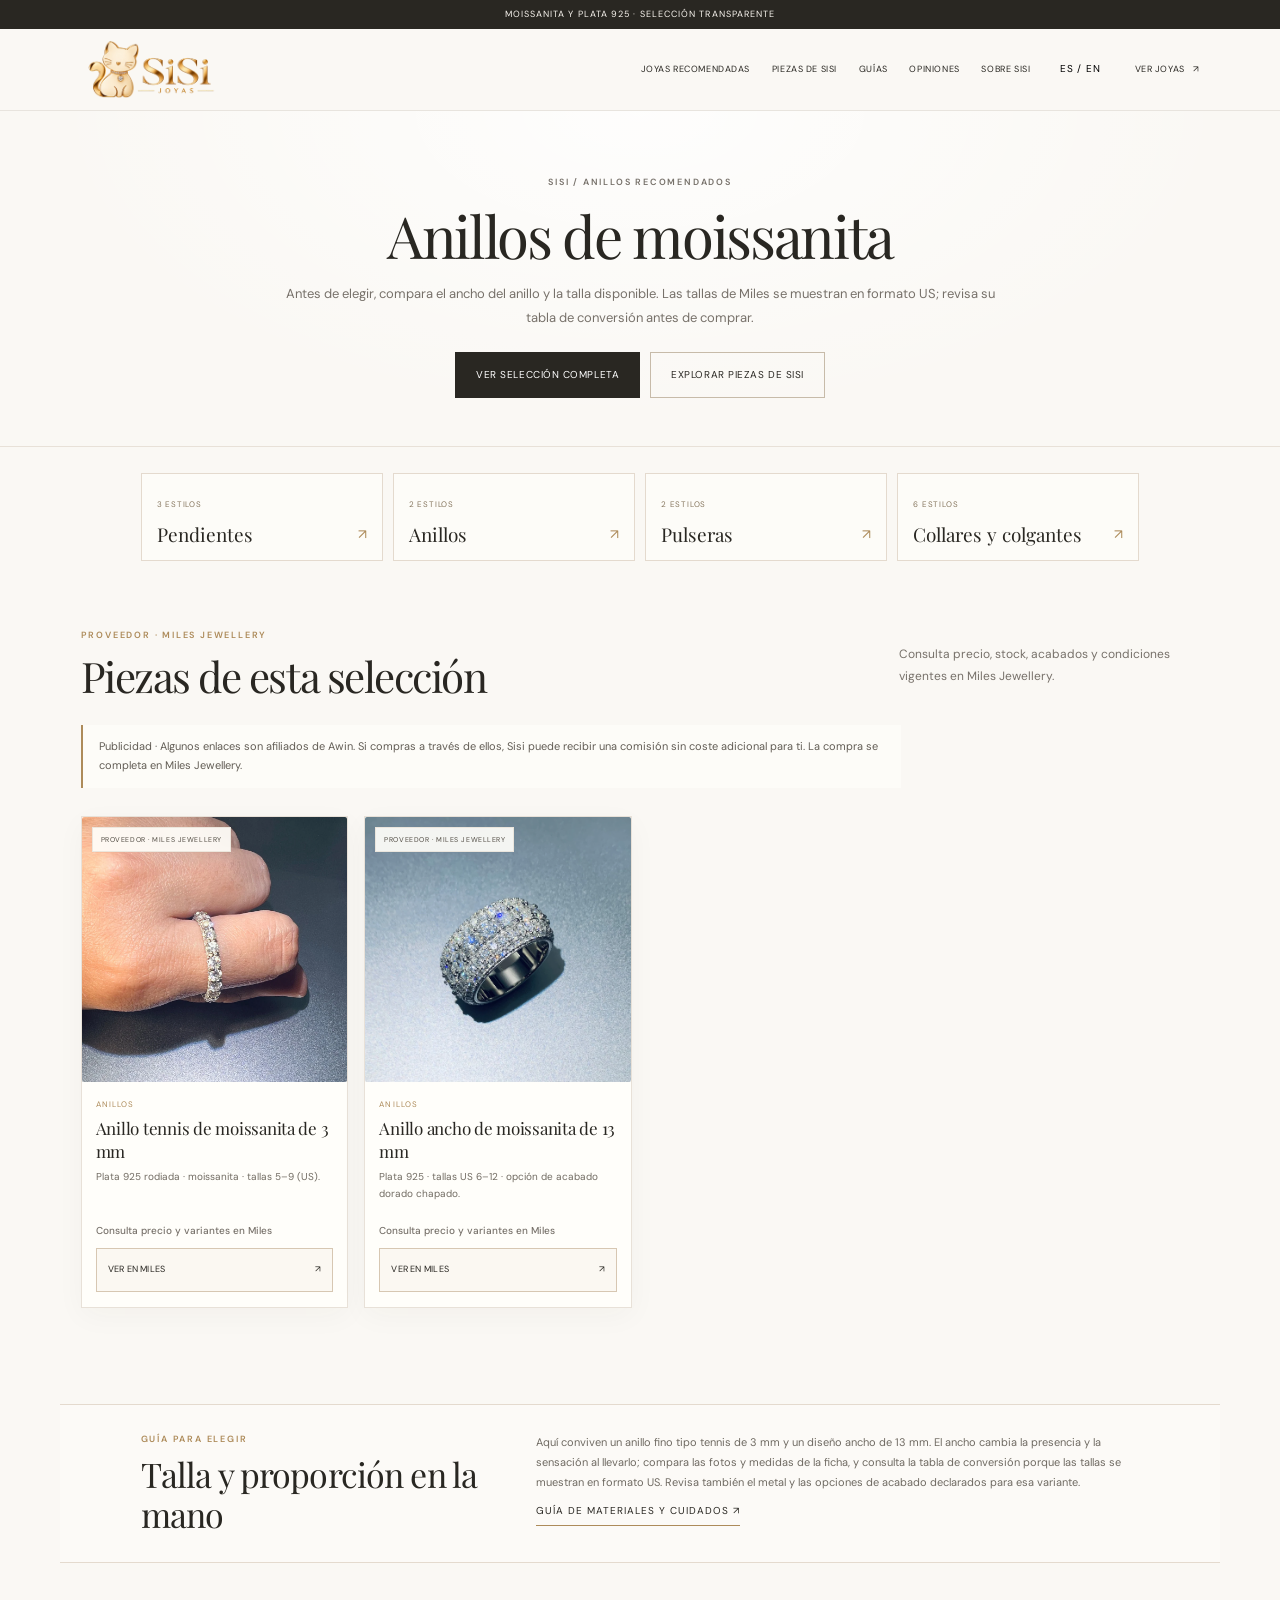
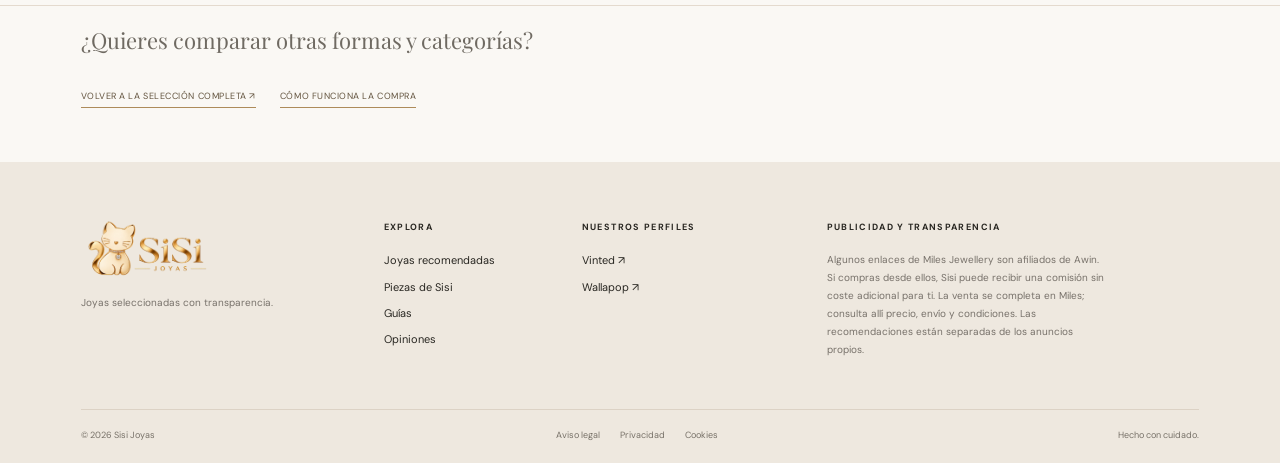
==== anillos-moissanita.html @ 5b8f3065 "Rediseña la experiencia y organiza el catálogo por categorías" ====
<!doctype html>
<html lang="es">
<head>
  <meta charset="utf-8">
  <meta name="viewport" content="width=device-width, initial-scale=1">
  <title>Anillos de moissanita en plata 925 | Sisi Joyas</title>
  <meta name="description" content="Explora anillos de moissanita en plata 925. Compara ancho, talla y acabado, y confirma la tabla de medidas en Miles Jewellery.">
  <meta name="theme-color" content="#faf8f4">
  <meta name="robots" content="index,follow">
  <link rel="canonical" href="https://sisijoyas.store/anillos-moissanita.html">
  <link rel="icon" href="assets/sisi-favicon.png" type="image/png">
  <link rel="preconnect" href="https://fonts.googleapis.com">
  <link rel="preconnect" href="https://fonts.gstatic.com" crossorigin>
  <link rel="stylesheet" href="css/styles.css">
  <link rel="stylesheet" href="css/affiliate-refresh.css?v=20261022-1">
  <link rel="stylesheet" href="css/ux-redesign.css?v=20261022-2">
  <meta property="og:type" content="website">
  <meta property="og:site_name" content="Sisi Joyas">
  <meta property="og:title" content="Anillos de moissanita en plata 925 | Sisi Joyas">
  <meta property="og:description" content="Explora anillos de moissanita en plata 925. Compara ancho, talla y acabado, y confirma la tabla de medidas en Miles Jewellery.">
  <meta property="og:url" content="https://sisijoyas.store/anillos-moissanita.html">
  <meta property="og:image" content="https://sisijoyas.store/assets/products/miles-tennis-ring-3mm.webp">
  <meta name="twitter:card" content="summary_large_image">
  <meta name="twitter:title" content="Anillos de moissanita en plata 925 | Sisi Joyas">
  <meta name="twitter:description" content="Explora anillos de moissanita en plata 925. Compara ancho, talla y acabado, y confirma la tabla de medidas en Miles Jewellery.">
  <meta name="twitter:image" content="https://sisijoyas.store/assets/products/miles-tennis-ring-3mm.webp">
</head>
<body>
  <div class="announcement" data-i18n="announcement">Moissanita y plata 925 · selección transparente</div>
  <header class="site-header">
    <a class="brand" href="index.html" aria-label="Sisi Joyas — inicio"><img src="assets/sisi-logo-horizontal.webp" alt="Sisi Joyas" width="138" height="78"></a>
    <nav class="desktop-nav" id="primary-navigation" aria-label="Navegación principal">
      <a href="index.html#catalog" data-i18n="nav_shop">Joyas recomendadas</a>
      <a href="piezas-de-sisi.html" data-i18n="nav_own">Piezas de Sisi</a>
      <a href="blog.html" data-i18n="nav_journal">Guías</a>
      <a href="piezas-de-sisi.html#opiniones" data-i18n="nav_reviews">Opiniones</a>
      <a href="index.html#about" data-i18n="nav_story">Sobre Sisi</a>
    </nav>
    <div class="header-actions">
      <button id="lang-toggle" class="lang-toggle" type="button" aria-label="Cambiar idioma">ES / EN</button>
      <a class="bag-link" href="index.html#catalog"><span data-i18n="nav_discover">Ver joyas </span><span aria-hidden="true">↗</span></a>
      <button id="menu-toggle" class="menu-toggle" type="button" aria-label="Abrir menú" aria-controls="primary-navigation" aria-expanded="false">☰</button>
    </div>
  </header>
  <main>
    <section class="page-hero category-page-hero">
      <p class="eyebrow" data-i18n="category_page_rings_eyebrow">SISI / SELECCIÓN RECOMENDADA</p>
      <h1 data-i18n="category_page_rings_title">Anillos de moissanita</h1>
      <p data-i18n="category_page_rings_intro">Antes de elegir, compara el ancho del anillo y la talla disponible. Las tallas de Miles se muestran en formato US; revisa su tabla de conversión antes de comprar.</p>
      <div class="page-hero-actions"><a class="button button-dark" href="index.html#catalog" data-i18n="category_page_cta">Ver selección completa</a><a class="button button-outline" href="piezas-de-sisi.html" data-i18n="hero_own_cta">Explorar piezas de Sisi</a></div>
    </section>
    <nav class="category-landing-links category-page-links" aria-label="Explorar por categoría" data-i18n-aria-label="category_nav_aria">
      <a class="category-tile" href="pendientes-moissanita.html"><span class="category-tile-count" data-i18n="category_count_earrings">3 estilos</span><strong data-i18n="filter_earrings">Pendientes</strong><span aria-hidden="true">↗</span></a>
      <a class="category-tile" href="anillos-moissanita.html"><span class="category-tile-count" data-i18n="category_count_rings">2 estilos</span><strong data-i18n="filter_rings">Anillos</strong><span aria-hidden="true">↗</span></a>
      <a class="category-tile" href="pulseras-moissanita.html"><span class="category-tile-count" data-i18n="category_count_bracelets">2 estilos</span><strong data-i18n="filter_bracelets">Pulseras</strong><span aria-hidden="true">↗</span></a>
      <a class="category-tile" href="collares-colgantes-moissanita.html"><span class="category-tile-count" data-i18n="category_count_pendants">6 estilos</span><strong data-i18n="filter_pendants">Collares y colgantes</strong><span aria-hidden="true">↗</span></a>
    </nav>
    <section class="section category-products" aria-labelledby="category-products-title">
      <div class="section-heading"><div><p class="eyebrow" data-i18n="affiliate_product_tag">Proveedor · Miles Jewellery</p><h2 id="category-products-title" data-i18n="category_page_products_title">Piezas de esta selección</h2></div><p data-i18n="category_page_price_note">Consulta precio, stock, acabados y condiciones vigentes en Miles Jewellery.</p></div>
      <p class="affiliate-disclosure" data-i18n="affiliate_inline">Publicidad · Algunos enlaces son afiliados de Awin. Si compras a través de ellos, Sisi puede recibir una comisión sin coste adicional para ti. La compra se realiza en Miles Jewellery.</p>
      <div class="product-grid"><article class="product-card" data-affiliate-card data-product-id="miles-ring-tennis-3mm" data-category="rings">
          <a class="product-image" data-affiliate-link href="https://www.awin1.com/cread.php?awinmid=129311&amp;awinaffid=3099234&amp;ued=https%3A%2F%2Fmilesjewellery.com%2Fproducts%2F3mm-moissanite-tennis-chain-ring" target="_blank" rel="sponsored nofollow noopener noreferrer" aria-label="Ver anillo tennis de moissanita de 3 mm en Miles Jewellery">
            <img src="assets/products/miles-tennis-ring-3mm.webp" width="1000" height="1194" alt="Anillo fino de moissanita de 3 mm llevado en un dedo" data-alt-es="Anillo fino de moissanita de 3 mm llevado en un dedo" data-alt-en="Slim 3 mm moissanite ring worn on a finger" loading="lazy" decoding="async">
            <span class="product-tag" data-i18n="affiliate_product_tag">Proveedor · Miles Jewellery</span>
          </a>
          <div class="product-info">
            <span class="product-category" data-i18n="category_rings">Anillos</span>
            <h3 data-i18n="product_ring_name">Anillo tennis de moissanita de 3 mm</h3>
            <p class="product-desc" data-i18n="product_ring_specs">Plata 925 rodiada · moissanita · tallas 5–9 (US).</p>
            <div class="product-bottom"><span class="product-price" data-i18n="price_at_shop">Precio y opciones en tienda</span><a class="product-buy" data-affiliate-link href="https://www.awin1.com/cread.php?awinmid=129311&amp;awinaffid=3099234&amp;ued=https%3A%2F%2Fmilesjewellery.com%2Fproducts%2F3mm-moissanite-tennis-chain-ring" target="_blank" rel="sponsored nofollow noopener noreferrer"><span data-i18n="product_cta">Ver en Miles</span><span aria-hidden="true">↗</span></a></div>
          </div>
        </article><article class="product-card" data-affiliate-card data-product-id="miles-ring-13mm" data-category="rings">
          <a class="product-image" data-affiliate-link href="https://www.awin1.com/cread.php?awinmid=129311&amp;awinaffid=3099234&amp;ued=https%3A%2F%2Fmilesjewellery.com%2Fproducts%2F13mm-moissanite-ring" target="_blank" rel="sponsored nofollow noopener noreferrer" aria-label="Ver anillo ancho de moissanita de 13 mm en Miles Jewellery" data-i18n-aria-label="product_wide_ring_aria">
            <img src="assets/products/miles-ring-13mm.webp" width="1400" height="1234" alt="Anillo ancho de moissanita en plata 925 de 13 mm" data-alt-es="Anillo ancho de moissanita en plata 925 de 13 mm" data-alt-en="13 mm wide moissanite band ring in 925 silver" loading="lazy" decoding="async">
            <span class="product-tag" data-i18n="affiliate_product_tag">Proveedor · Miles Jewellery</span>
          </a>
          <div class="product-info">
            <span class="product-category" data-i18n="category_rings">Anillos</span>
            <h3 data-i18n="product_wide_ring_name">Anillo ancho de moissanita de 13 mm</h3>
            <p class="product-desc" data-i18n="product_wide_ring_specs">Plata 925 · tallas US 6–12 · opción de acabado dorado chapado.</p>
            <div class="product-bottom"><span class="product-price" data-i18n="price_at_shop">Precio y opciones en tienda</span><a class="product-buy" data-affiliate-link href="https://www.awin1.com/cread.php?awinmid=129311&amp;awinaffid=3099234&amp;ued=https%3A%2F%2Fmilesjewellery.com%2Fproducts%2F13mm-moissanite-ring" target="_blank" rel="sponsored nofollow noopener noreferrer"><span data-i18n="product_cta">Ver en Miles</span><span aria-hidden="true">↗</span></a></div>
          </div>
        </article></div>
    </section>
    <section class="category-guide" aria-labelledby="category-guide-title">
      <div class="category-guide-heading"><p class="eyebrow" data-i18n="category_guide_eyebrow">GUÍA PARA ELEGIR</p><h2 id="category-guide-title" data-i18n="category_rings_guide_title">Talla y proporción en la mano</h2></div>
      <div class="category-guide-copy"><p data-i18n="category_rings_guide_text">Aquí conviven un anillo fino tipo tennis de 3 mm y un diseño ancho de 13 mm. El ancho cambia la presencia y la sensación al llevarlo; compara las fotos y medidas de la ficha, y consulta la tabla de conversión porque las tallas se muestran en formato US. Revisa también el metal y las opciones de acabado declarados para esa variante.</p><a class="text-link" href="blog-care.html" data-i18n="category_guide_link">Guía de materiales y cuidados ↗</a></div>
    </section>
    <section class="category-bottom-cta"><p data-i18n="category_page_question">¿Quieres comparar otras formas y categorías?</p><a class="text-link" href="index.html#catalog" data-i18n="category_page_all_link">Volver a la selección completa ↗</a><a class="text-link" href="index.html#como-funciona" data-i18n="faq_title">Cómo funciona la compra</a></section>
  </main>
  <footer class="site-footer">
    <div class="footer-main">
      <div><img class="footer-brand" src="assets/sisi-logo-horizontal.webp" alt="Sisi Joyas" width="138" height="78" loading="lazy"><p data-i18n="footer_tagline">Joyería elegida con intención.</p></div>
      <div><h4 data-i18n="footer_explore">Explora</h4><a href="index.html#catalog" data-i18n="nav_shop">Joyas recomendadas</a><a href="piezas-de-sisi.html" data-i18n="nav_own">Piezas de Sisi</a><a href="blog.html" data-i18n="nav_journal">Guías</a><a href="piezas-de-sisi.html#opiniones" data-i18n="nav_reviews">Opiniones</a></div>
      <div><h4 data-i18n="footer_market">Nuestros perfiles</h4><a href="https://www.vinted.es/member/230400884-sisijoyas" target="_blank" rel="noopener noreferrer">Vinted ↗</a><a href="https://www.wallapop.com/user/luisa-27041122?_pid=wi&amp;_uid=27041122" target="_blank" rel="noopener noreferrer">Wallapop ↗</a></div>
      <div class="affiliate-note"><h4 data-i18n="affiliate_title">Publicidad y transparencia</h4><p data-i18n="affiliate_text">Algunos enlaces de Miles Jewellery son enlaces afiliados de Awin. Si compras desde ellos, Sisi puede recibir una comisión sin coste adicional para ti. La compra se completa en Miles; consulta allí las condiciones.</p></div>
    </div>
    <div class="footer-bottom"><span>© <span id="year">2026</span> Sisi Joyas</span><div><a href="legal.html" data-i18n="legal_notice">Aviso legal</a><a href="privacy.html" data-i18n="privacy">Privacidad</a><a href="cookies.html" data-i18n="cookies">Cookies</a></div><span data-i18n="footer_made">Hecho con cuidado.</span></div>
  </footer>
  <script src="js/products.js"></script>
  <script src="js/main.js?v=20261022-1"></script>
</body>
</html>
---- css/styles.css ----
@import url('https://fonts.googleapis.com/css2?family=DM+Sans:wght@400;500;600;700&family=Playfair+Display:ital,wght@0,400;0,500;0,600;1,400;1,500&display=swap');
:root{--paper:#f7f3ed;--white:#fffdf9;--ink:#262521;--muted:#77736c;--line:#ded8cf;--gold:#a58a60;--serif:'Playfair Display',Georgia,serif;--sans:'DM Sans',Arial,sans-serif}*{box-sizing:border-box}html{scroll-behavior:smooth}body{margin:0;background:var(--paper);color:var(--ink);font-family:var(--sans);font-size:14px;line-height:1.65}a{color:inherit;text-decoration:none}button,select{font:inherit}.announcement{background:#292822;color:#f9f5ef;text-align:center;padding:8px 16px;font-size:10px;letter-spacing:.14em;text-transform:uppercase}.site-header{height:82px;padding:0 6.3%;display:flex;align-items:center;justify-content:space-between;border-bottom:1px solid #e8e2d9;background:var(--paper);gap:24px}.brand img{display:block}.desktop-nav{display:flex;gap:38px;margin-left:70px}.desktop-nav a,.header-actions{font-size:11px;letter-spacing:.08em;text-transform:uppercase}.desktop-nav a:hover,.footer-main a:hover,.footer-bottom a:hover{color:var(--gold)}.header-actions{display:flex;align-items:center;gap:22px}.lang-toggle,.menu-toggle{border:0;background:none;cursor:pointer;font-size:10px;letter-spacing:.08em}.bag-link span{margin-left:8px}.menu-toggle{display:none}.hero{display:grid;grid-template-columns: .88fr 1.12fr;min-height:600px;padding:36px 6.3% 48px;gap:5.5%;align-items:center}.hero-copy{padding:35px 0 30px;max-width:480px}.eyebrow{font-size:9px;letter-spacing:.2em;text-transform:uppercase;color:var(--gold);font-weight:600}.hero h1,.section-heading h2,.editorial h2,.page-hero h1{font-family:var(--serif);font-weight:400;font-size:clamp(42px,5vw,68px);line-height:1.12;letter-spacing:-.04em;margin:22px 0}.hero h1 em,.editorial h2 em{font-weight:400;color:#a58a60}.hero-text{max-width:390px;color:#69655f;font-size:13px;line-height:1.9;margin:0 0 30px}.button{display:inline-flex;align-items:center;justify-content:center;gap:24px;padding:14px 20px;font-size:10px;letter-spacing:.1em;text-transform:uppercase;transition:.2s;border:1px solid var(--ink);min-height:46px}.button-dark{background:var(--ink);color:white}.button-dark:hover{background:var(--gold);border-color:var(--gold)}.hero-note{font-size:9px;color:#8a857d;margin-top:22px}.hero-art{height:510px;position:relative;background:#e9e1d6;overflow:hidden}.hero-art img,.editorial-image img{width:100%;height:100%;object-fit:cover;display:block}.hero-art img{object-position:center 55%}.image-caption{position:absolute;bottom:0;left:0;right:0;display:flex;justify-content:space-between;padding:15px 18px;background:linear-gradient(transparent,rgba(0,0,0,.42));color:white;font-size:9px;letter-spacing:.14em}.trust-strip{display:flex;align-items:center;justify-content:center;gap:36px;border-top:1px solid var(--line);border-bottom:1px solid var(--line);padding:17px 12px;font-size:9px;letter-spacing:.12em;text-transform:uppercase;color:#625e56}.trust-strip i{color:var(--gold);font-style:normal}.section{padding:95px 6.3%}.section-heading{display:flex;align-items:end;justify-content:space-between;gap:30px;margin-bottom:42px}.section-heading h2{font-size:47px;margin:10px 0 0}.section-heading>p{max-width:330px;color:var(--muted);font-size:12px}.filters{display:flex;justify-content:space-between;gap:20px;align-items:center;border-bottom:1px solid var(--line);padding-bottom:17px;margin-bottom:25px}.category-filters{display:flex;gap:7px;flex-wrap:wrap}.filter{border:1px solid transparent;background:transparent;padding:8px 14px;cursor:pointer;font-size:10px;color:#6c675f}.filter.active,.filter:hover{border-color:#c8bba9;color:var(--ink)}.price-filter{font-size:10px;color:var(--muted);display:flex;align-items:center;gap:10px}.price-filter select{background:transparent;border:1px solid var(--line);padding:8px;color:var(--ink)}.product-grid{display:grid;grid-template-columns:repeat(4,minmax(0,1fr));gap:36px 18px}.product-card{min-width:0}.product-image{position:relative;aspect-ratio: .82;background:#eee8df;overflow:hidden}.product-image img{width:100%;height:100%;object-fit:cover;transition:transform .5s;display:block}.product-card:hover .product-image img{transform:scale(1.035)}.product-tag{position:absolute;top:12px;left:12px;background:#f8f4ee;padding:6px 9px;font-size:8px;letter-spacing:.1em;text-transform:uppercase}.product-info{padding:14px 2px}.product-category{font-size:9px;text-transform:uppercase;letter-spacing:.14em;color:var(--gold)}.product-info h3{font-family:var(--serif);font-size:18px;font-weight:400;margin:4px 0 5px}.product-desc{font-size:10px;color:var(--muted);margin:0 0 12px}.product-bottom{display:flex;align-items:center;justify-content:space-between;gap:10px}.product-price{font-size:12px;font-weight:600}.product-buy{font-size:9px;letter-spacing:.08em;text-transform:uppercase;border-bottom:1px solid var(--gold);padding-bottom:3px}.empty-state{padding:45px;text-align:center;color:var(--muted)}.marketplace-cta{margin-top:70px;padding:32px 35px;border:1px solid var(--line);display:flex;align-items:center;justify-content:space-between;gap:25px}.marketplace-cta h3{font:400 27px var(--serif);margin:6px 0}.market-buttons{display:flex;gap:10px}.button-outline{border-color:#c7bba9}.button-outline:hover{background:var(--ink);color:white;border-color:var(--ink)}.editorial{display:grid;grid-template-columns:1fr 1fr;min-height:490px;background:#eee8df}.editorial-image{min-height:450px}.editorial-copy{padding:70px 12%;align-self:center}.editorial h2{font-size:49px;margin:20px 0}.editorial-copy>p:not(.eyebrow){color:var(--muted);max-width:390px;line-height:1.9}.text-link{display:inline-block;margin-top:18px;border-bottom:1px solid var(--gold);padding-bottom:6px;font-size:10px;letter-spacing:.1em;text-transform:uppercase}.text-link span{margin-left:15px}.quote-section{text-align:center;padding:80px 20px 85px}.quote-mark{font:80px var(--serif);height:55px;display:block;color:var(--gold)}.quote-section p{font:italic 28px var(--serif);margin:10px auto 22px}.site-footer{background:#eae4da;padding:50px 6.3% 20px}.footer-main{display:grid;grid-template-columns:1.15fr .7fr .9fr 1.6fr;gap:35px;padding-bottom:40px}.footer-main p{font-size:10px;color:var(--muted);max-width:280px}.footer-main h4{font-size:9px;text-transform:uppercase;letter-spacing:.15em;margin:8px 0 17px}.footer-main a{display:block;font-size:11px;margin:8px 0}.affiliate-note p{line-height:1.8}.footer-bottom{border-top:1px solid #d4ccc0;padding-top:18px;display:flex;justify-content:space-between;gap:20px;color:#777168;font-size:9px}.footer-bottom div{display:flex;gap:20px}.page-hero{padding:75px 8% 60px;text-align:center;border-bottom:1px solid var(--line)}.page-hero h1{font-size:54px}.page-hero p{max-width:620px;margin:auto;color:var(--muted)}.article-list{max-width:900px;margin:0 auto;padding:55px 24px 90px;display:grid;grid-template-columns:repeat(2,minmax(0,1fr));gap:25px}.article-card{background:var(--white);padding:28px}.article-card .eyebrow{margin-top:0}.article-card h2{font:400 27px var(--serif);line-height:1.25}.article-card p{color:var(--muted);font-size:12px}.article-card a{display:inline-block;border-bottom:1px solid var(--gold);font-size:10px;padding-bottom:4px}.article-body{max-width:760px;padding:50px 24px 90px;margin:auto}.article-body h2{font:400 30px var(--serif);margin-top:35px}.article-body p,.article-body li{color:#5f5b54;line-height:1.9}.affiliate-box{padding:22px;background:#eee8df;margin:30px 0}.legal-content{max-width:850px;margin:auto;padding:45px 24px 80px}.legal-content h2{font:400 25px var(--serif);margin-top:32px}.legal-content p,.legal-content li{color:var(--muted);line-height:1.9}.mobile-nav{display:none}
@media(max-width:900px){.site-header{padding:0 4%;height:72px}.desktop-nav{gap:18px;margin-left:0}.hero{padding:25px 4%;gap:4%;min-height:510px}.hero-art{height:430px}.section{padding:70px 4%}.product-grid{grid-template-columns:repeat(3,minmax(0,1fr))}.footer-main{grid-template-columns:repeat(2,1fr)}.editorial-copy{padding:45px 8%}}
@media(max-width:620px){.announcement{font-size:8px}.site-header{height:66px}.brand img{width:80px}.desktop-nav{display:none}.header-actions{gap:12px}.bag-link{display:none}.menu-toggle{display:block}.hero{grid-template-columns:1fr;padding:22px 0 0;gap:0}.hero-copy{padding:38px 7% 30px}.hero h1{font-size:49px}.hero-art{height:390px}.trust-strip{gap:12px;flex-wrap:wrap;font-size:8px}.section{padding:60px 5%}.section-heading{display:block;margin-bottom:28px}.section-heading h2{font-size:39px}.section-heading>p{margin-top:12px}.filters{align-items:flex-start;flex-direction:column}.product-grid{grid-template-columns:repeat(2,minmax(0,1fr));gap:24px 12px}.product-info h3{font-size:16px}.product-desc{min-height:30px}.product-bottom{align-items:flex-start;flex-direction:column}.marketplace-cta{padding:24px;align-items:flex-start;flex-direction:column;margin-top:45px}.editorial{grid-template-columns:1fr}.editorial-image{min-height:300px;height:300px}.editorial-copy{padding:45px 7% 55px}.editorial h2{font-size:43px}.quote-section{padding:65px 20px}.quote-section p{font-size:24px}.site-footer{padding:40px 5% 20px}.footer-main{grid-template-columns:1fr 1fr;gap:22px}.affiliate-note{grid-column:1/-1}.footer-bottom{flex-direction:column;gap:12px}.footer-bottom div{flex-wrap:wrap;gap:14px}.page-hero{padding:55px 6%}.page-hero h1{font-size:42px}.article-list{grid-template-columns:1fr;padding:30px 5% 60px}.article-body{padding:35px 6% 65px}}

/* SISI EDITORIAL REFRESH — movimiento sutil, luz natural y menos artificio */
:root{--paper:#faf8f4;--white:#fffefa;--ink:#24221f;--muted:#77716a;--line:#e8e1d8;--gold:#ad8b5a;--serif:'Playfair Display',Georgia,serif;--sans:'DM Sans',Arial,sans-serif}
body{background:var(--paper)}
.announcement{background:#292722;padding:7px 16px;font-size:9px;letter-spacing:.12em}
.site-header{position:relative;z-index:5;background:rgba(250,248,244,.94);backdrop-filter:blur(12px);border-bottom-color:rgba(120,104,84,.14)}
.hero{position:relative;isolation:isolate;overflow:hidden;background:radial-gradient(ellipse at 75% 18%,rgba(255,255,255,.96) 0,rgba(255,255,255,.25) 27%,transparent 49%),linear-gradient(115deg,#faf8f4 0%,#f5f0e8 48%,#e9e0d4 100%);padding-top:48px;padding-bottom:58px}
.hero:before{content:"";position:absolute;z-index:-1;inset:-20%;pointer-events:none;background:linear-gradient(112deg,transparent 35%,rgba(255,255,255,.42) 46%,transparent 55%),radial-gradient(ellipse at 88% 75%,rgba(255,255,255,.55),transparent 35%);transform:translateX(-12%);animation:sisi-light-drift 18s ease-in-out infinite alternate}
.hero:after{content:"";position:absolute;z-index:-1;right:2.5%;top:8%;width:150px;height:150px;border-radius:50%;background:rgba(255,255,255,.28);filter:blur(36px);pointer-events:none}
@keyframes sisi-light-drift{from{transform:translate3d(-2%,0,0)}to{transform:translate3d(3%,1.5%,0)}}
.hero-copy{position:relative;z-index:1}.hero h1{font-size:clamp(45px,5.2vw,72px);line-height:1.07;letter-spacing:-.052em;margin:18px 0 20px}.hero h1 em{color:#a88658}.hero-text{font-size:14px;line-height:1.85;max-width:410px}.button{letter-spacing:.055em;font-size:10px}.button-dark{background:#292722;border-color:#292722}.button-dark:hover{background:#98784d;border-color:#98784d;transform:translateY(-1px)}
.hero-art{height:clamp(360px,42vw,540px);background:#e7dfd4;box-shadow:0 22px 60px rgba(75,61,43,.08)}.hero-art img{transition:transform 1.1s cubic-bezier(.2,.65,.3,1);object-position:center 52%}.hero-art:hover img{transform:scale(1.025)}.image-caption{background:linear-gradient(transparent,rgba(24,22,19,.36));font-size:8px}
.trust-strip{background:rgba(255,254,250,.72);border-color:#e9e2d9;padding:15px 12px}.trust-strip i{font-size:10px}
.section{padding-top:88px;padding-bottom:88px}.section-heading h2{letter-spacing:-.035em}.section-heading>p{line-height:1.9}.filters{border-bottom-color:#e7dfd5}.filter{border-radius:2px;transition:background .2s,border-color .2s}.filter.active,.filter:hover{background:#fffefa;border-color:#d9cbb8}.product-grid{gap:34px 20px}.product-image{background:linear-gradient(145deg,#f2ede5,#e8dfd4);border-radius:2px}.product-image img{transition:transform .7s cubic-bezier(.2,.65,.3,1),filter .7s}.product-card:hover .product-image img{transform:scale(1.035);filter:saturate(1.03)}.product-tag{background:rgba(255,254,250,.92);backdrop-filter:blur(6px)}.product-info h3{letter-spacing:-.015em}.product-buy{transition:color .2s}.product-buy:hover{color:#9a7545}
.marketplace-cta{background:rgba(255,254,250,.58);border-color:#e6ddd1}.button-outline:hover{background:#292722}.editorial{background:#f0ebe3}.editorial-image{position:relative;overflow:hidden}.editorial-image:after{content:"";position:absolute;inset:0;background:linear-gradient(90deg,transparent 65%,rgba(240,235,227,.18));pointer-events:none}.editorial-image img{transition:transform 1s}.editorial-image:hover img{transform:scale(1.025)}.editorial h2{letter-spacing:-.04em}.quote-section{background:#faf8f4}.quote-section p{letter-spacing:-.015em}.site-footer{background:#eee8df}.footer-bottom{border-top-color:#dcd2c5}
:focus-visible{outline:2px solid #ad8b5a;outline-offset:3px}
@media(max-width:620px){.hero{padding-top:10px;background:linear-gradient(160deg,#faf8f4 0%,#f2ece3 72%,#e9e0d4 100%)}.hero:before{animation-duration:24s}.hero-art{height:360px;box-shadow:none}.section{padding-top:58px;padding-bottom:58px}.product-grid{gap:22px 12px}.editorial-image:after{background:linear-gradient(0deg,rgba(240,235,227,.1),transparent 45%)}}
@media(prefers-reduced-motion:reduce){html{scroll-behavior:auto}*,*:before,*:after{animation-duration:.01ms!important;animation-iteration-count:1!important;transition-duration:.01ms!important}}
---- css/affiliate-refresh.css ----
/* Sisi affiliate edit: clear attribution, product-first photography and responsive cards. */
.brand img {
  display: block;
  width: 138px;
  height: auto;
  object-fit: contain;
}

.hero-art {
  border: 1px solid rgba(173, 139, 90, 0.14);
}

.hero-art img {
  object-position: 56% center;
}

.affiliate-disclosure {
  max-width: 820px;
  margin: -16px 0 28px;
  padding: 12px 16px;
  border-left: 2px solid var(--gold);
  background: rgba(255, 254, 250, 0.72);
  color: #625d55;
  font-size: 11px;
  line-height: 1.75;
}

.category-filters {
  gap: 8px;
}

.filter {
  padding: 9px 15px;
  border: 1px solid var(--line);
  background: rgba(255, 254, 250, 0.55);
  transition: color 180ms ease, background 180ms ease, border-color 180ms ease;
}

.filter.active,
.filter:hover {
  border-color: #c9b79f;
  background: var(--white);
  color: var(--ink);
}

.product-grid {
  grid-template-columns: repeat(4, minmax(0, 1fr));
  align-items: stretch;
  gap: 22px 16px;
}

.product-card {
  display: flex;
  min-width: 0;
  flex-direction: column;
  overflow: hidden;
  border: 1px solid #e8e1d8;
  background: var(--white);
  box-shadow: 0 8px 28px rgba(55, 43, 29, 0.035);
  transition: transform 220ms ease, box-shadow 220ms ease;
}

.product-card:hover {
  transform: translateY(-3px);
  box-shadow: 0 14px 34px rgba(55, 43, 29, 0.09);
}

.product-image {
  display: block;
  width: 100%;
  aspect-ratio: 1;
  background: #f0ede8;
}

.product-image img {
  display: block;
  width: 100%;
  height: 100%;
  object-fit: cover;
  transition: transform 500ms cubic-bezier(0.2, 0.65, 0.3, 1);
}

.product-tag {
  top: 10px;
  left: 10px;
  padding: 6px 8px;
  border: 1px solid rgba(232, 225, 216, 0.8);
  color: #514c43;
  font-size: 7px;
  letter-spacing: 0.08em;
}

.product-info {
  display: flex;
  flex: 1;
  flex-direction: column;
  padding: 15px 14px 16px;
}

.product-category {
  min-height: 1.5em;
  font-size: 8px;
}

.product-info h3 {
  min-height: 2.6em;
  margin: 6px 0;
  font-size: 16px;
  line-height: 1.3;
}

.product-desc {
  min-height: 4.8em;
  margin: 0 0 14px;
  color: #716b62;
  font-size: 10px;
  line-height: 1.7;
}

.product-bottom {
  display: flex;
  flex: 1;
  flex-direction: column;
  align-items: flex-start;
  justify-content: flex-end;
  gap: 11px;
}

.product-price {
  color: #77716a;
  font-size: 9px;
  font-weight: 500;
}

.product-buy {
  display: inline-flex;
  align-items: center;
  justify-content: space-between;
  gap: 10px;
  padding: 9px 0 4px;
  border-bottom: 1px solid var(--gold);
  color: var(--ink);
  font-size: 8px;
  letter-spacing: 0.065em;
  transition: color 180ms ease, border-color 180ms ease;
}

.product-buy:hover {
  border-color: #8d6d43;
  color: #8d6d43;
}

.product-card[hidden] {
  display: none;
}

.catalog-guide {
  margin: 50px 0 0;
  padding: 30px;
  border: 1px solid var(--line);
  background: var(--white);
}

.catalog-guide h3 {
  margin: 7px 0 22px;
  font: 400 clamp(25px, 3vw, 34px)/1.2 var(--serif);
}

.catalog-guide-grid {
  display: grid;
  grid-template-columns: repeat(3, minmax(0, 1fr));
  gap: 24px;
}

.catalog-guide-grid article {
  padding-top: 13px;
  border-top: 1px solid var(--line);
}

.catalog-guide-grid h4 {
  margin: 0 0 7px;
  font: 400 19px/1.35 var(--serif);
}

.catalog-guide-grid p {
  margin: 0 0 10px;
  color: var(--muted);
  font-size: 11px;
  line-height: 1.8;
}

.catalog-guide-grid a {
  border-bottom: 1px solid var(--gold);
  font-size: 9px;
  letter-spacing: 0.04em;
}

.marketplace-cta {
  align-items: center;
  background: rgba(255, 254, 250, 0.7);
}

.marketplace-copy > p:not(.eyebrow) {
  max-width: 480px;
  margin: 8px 0 0;
  color: var(--muted);
  font-size: 11px;
  line-height: 1.8;
}

.market-buttons .button {
  gap: 14px;
}

.footer-brand {
  display: block;
  width: 130px;
  height: auto;
}

@media (max-width: 1120px) {
  .product-grid {
    grid-template-columns: repeat(3, minmax(0, 1fr));
  }
}

@media (max-width: 760px) {
  .site-header {
    position: relative;
  }

  .desktop-nav {
    display: none;
  }

  .desktop-nav.is-open {
    position: absolute;
    z-index: 10;
    top: 100%;
    right: 0;
    left: 0;
    display: flex;
    flex-direction: column;
    gap: 16px;
    margin: 0;
    padding: 22px 6%;
    border-bottom: 1px solid var(--line);
    background: var(--paper);
    box-shadow: 0 14px 24px rgba(40, 34, 28, 0.08);
  }

  .desktop-nav.is-open a {
    padding: 6px 0;
  }

  .menu-toggle {
    display: inline-block;
    min-width: 32px;
    min-height: 32px;
  }

  .header-actions {
    gap: 12px;
  }

  .bag-link {
    display: none;
  }

  .brand img {
    width: 98px;
  }

  .catalog-guide {
    padding: 24px 20px;
  }

  .catalog-guide-grid {
    grid-template-columns: 1fr;
    gap: 17px;
  }

  .product-grid {
    grid-template-columns: repeat(2, minmax(0, 1fr));
    gap: 18px 12px;
  }

  .product-info {
    padding: 13px 11px 14px;
  }

  .product-info h3 {
    font-size: 15px;
  }

  .product-desc {
    min-height: 5.6em;
    font-size: 9px;
  }

  .product-buy {
    font-size: 7.5px;
  }

  .market-buttons {
    flex-wrap: wrap;
  }
}

@media (max-width: 370px) {
  .product-grid {
    grid-template-columns: 1fr;
  }
}

@media (prefers-reduced-motion: reduce) {
  .product-card,
  .product-image img,
  .filter,
  .product-buy {
    transition: none;
  }
}


/* Catálogo ampliado y asistente local de compra */
.catalog-tools {
  align-items: end;
}

.catalog-search {
  display: grid;
  gap: 6px;
  width: min(310px, 100%);
  color: var(--muted);
  font-size: 9px;
  letter-spacing: .08em;
  text-transform: uppercase;
}

.catalog-search input,
.assistant-form input {
  width: 100%;
  min-height: 42px;
  border: 1px solid var(--line);
  border-radius: 2px;
  background: var(--white);
  padding: 10px 12px;
  color: var(--ink);
  font: 400 12px/1.4 var(--sans);
  letter-spacing: normal;
  text-transform: none;
}

.catalog-search input:focus,
.assistant-form input:focus {
  outline: 2px solid rgba(173, 139, 90, .45);
  outline-offset: 2px;
}

.catalog-count {
  margin: -11px 0 18px;
  color: var(--muted);
  font-size: 10px;
}

.catalog-assistant {
  display: grid;
  grid-template-columns: minmax(0, .9fr) minmax(0, 1.1fr);
  gap: 14px 32px;
  margin: 46px 0 0;
  padding: 30px;
  border: 1px solid var(--line);
  background: linear-gradient(135deg, rgba(255,254,250,.92), rgba(241,235,225,.72));
}

.assistant-heading h3 {
  margin: 7px 0 8px;
  font: 400 clamp(24px, 3vw, 32px)/1.2 var(--serif);
  letter-spacing: -.02em;
}

.assistant-heading > p:last-child,
.assistant-privacy {
  margin: 0;
  color: var(--muted);
  font-size: 11px;
  line-height: 1.75;
}

.assistant-form {
  display: grid;
  grid-template-columns: minmax(0, 1fr) auto;
  align-items: end;
  gap: 10px;
}

.assistant-form label {
  grid-column: 1 / -1;
  color: #625d55;
  font-size: 9px;
  letter-spacing: .08em;
  text-transform: uppercase;
}

.assistant-form input {
  min-height: 46px;
}

.assistant-form .button {
  min-height: 46px;
  padding: 12px 16px;
  cursor: pointer;
}

.assistant-prompts {
  display: flex;
  flex-wrap: wrap;
  gap: 7px;
  grid-column: 2;
}

.assistant-prompts button {
  min-height: 32px;
  border: 1px solid #d9cbb8;
  border-radius: 999px;
  background: rgba(255,254,250,.75);
  padding: 6px 11px;
  color: #625d55;
  cursor: pointer;
  font-size: 9px;
  transition: background .18s ease, color .18s ease, border-color .18s ease;
}

.assistant-prompts button:hover {
  border-color: var(--gold);
  background: var(--white);
  color: var(--ink);
}

.assistant-response {
  grid-column: 1 / -1;
  min-height: 54px;
  border-top: 1px solid rgba(173, 139, 90, .22);
  padding-top: 16px;
}

.assistant-response-text {
  max-width: 780px;
  margin: 0 0 13px;
  color: #5f5a52;
  font-size: 11px;
  line-height: 1.8;
}

.assistant-recommendations {
  display: grid;
  grid-template-columns: repeat(3, minmax(0, 1fr));
  gap: 10px;
  margin: 12px 0;
}

.assistant-product {
  display: grid;
  grid-template-columns: 58px minmax(0, 1fr);
  align-items: center;
  column-gap: 10px;
  padding: 7px;
  border: 1px solid #e7dfd5;
  background: rgba(255,254,250,.8);
  font: 400 11px/1.45 var(--serif);
}

.assistant-product img {
  grid-row: span 2;
  width: 58px;
  height: 58px;
  object-fit: cover;
}

.assistant-product small {
  color: #8b7049;
  font: 500 8px/1.4 var(--sans);
}

.assistant-guide-link {
  display: inline-block;
  margin: 4px 12px 3px 0;
  border-bottom: 1px solid var(--gold);
  padding-bottom: 3px;
  color: #5e513f;
  font-size: 9px;
}

.assistant-privacy {
  grid-column: 1 / -1;
  font-size: 9px;
}

@media (max-width: 760px) {
  .catalog-tools {
    align-items: stretch;
  }

  .catalog-search {
    width: 100%;
  }

  .catalog-assistant {
    grid-template-columns: 1fr;
    gap: 17px;
    margin-top: 34px;
    padding: 22px 18px;
  }

  .assistant-prompts {
    grid-column: 1;
  }

  .assistant-recommendations {
    grid-template-columns: 1fr;
  }

  .assistant-product {
    grid-template-columns: 62px minmax(0, 1fr);
  }

  .assistant-product img {
    width: 62px;
    height: 62px;
  }
}

@media (max-width: 390px) {
  .assistant-form {
    grid-template-columns: 1fr;
  }

  .assistant-form label {
    grid-column: 1;
  }

  .assistant-form .button {
    justify-self: start;
  }
}


/* Vitrina separada de anuncios propios de Vinted y Wallapop */
.own-listings-section {
  border-top: 1px solid var(--line);
  padding-top: 64px;
}

.own-listings-heading {
  margin-bottom: 17px;
}

.own-listings-note {
  max-width: 900px;
  margin: 0 0 24px;
  border-left: 2px solid var(--gold);
  padding: 3px 0 3px 12px;
  color: var(--muted);
  font-size: 10px;
  line-height: 1.75;
}

.own-listing-grid {
  display: grid;
  grid-template-columns: repeat(4, minmax(0, 1fr));
  gap: 22px 16px;
}

.own-listing-card {
  min-width: 0;
  overflow: hidden;
  border: 1px solid var(--line);
  background: var(--white);
  box-shadow: 0 5px 20px rgba(45, 38, 29, .035);
}

.own-listing-image {
  position: relative;
  display: block;
  overflow: hidden;
  aspect-ratio: 4 / 5;
  background: #f0ede8;
}

.own-listing-image img {
  display: block;
  width: 100%;
  height: 100%;
  object-fit: cover;
  transition: transform .4s ease;
}

.own-listing-card:hover .own-listing-image img {
  transform: scale(1.025);
}

.own-listing-badge {
  position: absolute;
  top: 11px;
  left: 11px;
  max-width: calc(100% - 22px);
  background: rgba(255, 254, 250, .92);
  padding: 7px 9px;
  color: #62533f;
  font-size: 8px;
  letter-spacing: .075em;
  text-transform: uppercase;
}

.own-listing-info {
  display: flex;
  min-height: 205px;
  flex-direction: column;
  padding: 15px 14px 13px;
}

.own-listing-label {
  display: flex;
  align-items: center;
  justify-content: space-between;
  gap: 8px;
}

.own-listing-label .product-category {
  margin: 0;
}

.own-listing-source {
  flex: 0 0 auto;
  color: #8b7049;
  font-size: 8px;
  font-weight: 600;
  letter-spacing: .06em;
  text-transform: uppercase;
}

.own-listing-info h3 {
  margin: 9px 0 6px;
  color: var(--ink);
  font: 400 17px/1.28 var(--serif);
  letter-spacing: -.01em;
}

.own-listing-desc {
  margin: 0 0 14px;
  color: var(--muted);
  font-size: 10px;
  line-height: 1.65;
}

.own-listing-warning {
  border-left: 2px solid #a56d46;
  padding-left: 8px;
  color: #6d4b35;
}

.own-listing-buy {
  display: flex;
  min-height: 38px;
  align-items: center;
  justify-content: space-between;
  gap: 8px;
  margin-top: auto;
  border-top: 1px solid var(--line);
  padding-top: 10px;
  color: #5c4c37;
  font-size: 9px;
  font-weight: 600;
  letter-spacing: .02em;
}

.own-listing-buy:hover,
.own-listing-buy:focus-visible {
  color: #9a7545;
}

.own-listing-buy:focus-visible,
.own-listing-image:focus-visible {
  outline: 2px solid rgba(173, 139, 90, .65);
  outline-offset: 2px;
}

@media (max-width: 1120px) {
  .own-listing-grid {
    grid-template-columns: repeat(3, minmax(0, 1fr));
  }
}

@media (max-width: 760px) {
  .own-listings-section {
    padding-top: 44px;
  }

  .own-listing-grid {
    grid-template-columns: repeat(2, minmax(0, 1fr));
    gap: 17px 12px;
  }

  .own-listing-info {
    min-height: 220px;
    padding: 12px 10px;
  }

  .own-listing-info h3 {
    font-size: 15px;
  }

  .own-listing-desc {
    font-size: 9px;
  }
}

@media (max-width: 370px) {
  .own-listing-grid {
    grid-template-columns: 1fr;
  }

  .own-listing-info {
    min-height: 0;
    padding: 15px;
  }
}

@media (prefers-reduced-motion: reduce) {
  .own-listing-image img {
    transition: none;
  }
}


.own-listing-actions {
  display: grid;
  gap: 0;
  margin-top: auto;
  border-top: 1px solid var(--line);
}

.own-listing-actions .own-listing-buy {
  min-height: 34px;
  margin-top: 0;
  border-top: 0;
  padding-top: 7px;
}

.own-listing-actions .own-listing-buy + .own-listing-buy {
  border-top: 1px solid rgba(173, 139, 90, .18);
}
---- css/ux-redesign.css ----
/* SiSi Joyas — conversion-focused editorial layer. Keeps the warm ivory, ink and gold identity. */
:root {
  --sisi-ink: #292722;
  --sisi-cream: #f5f0e8;
  --sisi-card: #fffefa;
  --sisi-gold: #ad8b5a;
  --sisi-line: #e4dace;
  --sisi-muted: #6f6a62;
}

html { scroll-padding-top: 22px; }
body { color: var(--sisi-ink); }

.site-header {
  gap: clamp(14px, 2vw, 28px);
}

.desktop-nav {
  align-items: center;
  justify-content: center;
  gap: clamp(12px, 1.7vw, 24px);
  margin-left: auto;
}

.desktop-nav a,
.header-actions {
  font-size: 9px;
  letter-spacing: .065em;
}

.desktop-nav a {
  min-height: 44px;
  display: inline-flex;
  align-items: center;
  white-space: nowrap;
}

.header-actions { flex: 0 0 auto; }
.lang-toggle { min-height: 44px; padding: 0 4px; }
.bag-link { white-space: nowrap; }

.hero-copy { max-width: 530px; }
.hero-text { max-width: 430px; }
.hero-actions {
  display: flex;
  flex-wrap: wrap;
  gap: 10px;
  align-items: center;
}
.hero-actions .button { min-height: 48px; }
.hero-actions .button-outline { background: rgba(255, 254, 250, .58); }
.hero-note { max-width: 370px; line-height: 1.7; }

.trust-strip {
  gap: clamp(14px, 3vw, 36px);
  font-size: 9px;
}

.review-proof {
  display: grid;
  grid-template-columns: 72px minmax(0, 1fr) auto;
  align-items: center;
  gap: 18px;
  max-width: 1240px;
  margin: 30px auto;
  padding: 22px 26px;
  border: 1px solid var(--sisi-line);
  background: linear-gradient(110deg, rgba(255, 254, 250, .96), rgba(241, 235, 225, .68));
}

.review-proof-mark {
  display: grid;
  place-items: center;
  width: 64px;
  height: 64px;
  border: 1px solid rgba(173, 139, 90, .42);
  border-radius: 50%;
  color: #8a6d43;
  font: 400 25px/1 var(--serif);
}

.review-proof-copy .eyebrow { margin: 0 0 4px; }
.review-proof-copy h2 {
  margin: 0 0 5px;
  font: 400 clamp(20px, 2.5vw, 27px)/1.25 var(--serif);
  letter-spacing: -.02em;
}
.review-proof-copy > p:not(.eyebrow) {
  max-width: 720px;
  margin: 0;
  color: var(--sisi-muted);
  font-size: 11px;
  line-height: 1.65;
}
.review-proof-copy .review-date {
  margin-top: 5px !important;
  color: #8a8379 !important;
  font-size: 9px !important;
}
.review-source { color: #8a6d43; }
.review-proof > .button,
.review-proof > .text-link { white-space: nowrap; }
.review-proof > .button { min-height: 46px; }
.review-proof-home { margin-inline: 6.3%; }

.category-browse { margin: 28px 0 30px; }
.category-browse-heading {
  display: flex;
  align-items: center;
  justify-content: space-between;
  gap: 14px;
  margin-bottom: 12px;
}
.category-browse-heading .eyebrow { margin: 0; }
.category-browse-heading > a,
.category-bottom-cta > a {
  border-bottom: 1px solid var(--sisi-gold);
  padding-bottom: 3px;
  color: #63543f;
  font-size: 9px;
  letter-spacing: .06em;
  text-transform: uppercase;
}

.category-landing-links {
  display: grid;
  grid-template-columns: repeat(4, minmax(0, 1fr));
  gap: 10px;
}

.category-tile {
  position: relative;
  display: grid;
  grid-template-columns: minmax(0, 1fr) 20px;
  align-items: end;
  gap: 2px 8px;
  min-height: 88px;
  padding: 14px 15px;
  border: 1px solid var(--sisi-line);
  background: rgba(255, 254, 250, .72);
  transition: border-color .18s ease, background .18s ease, transform .18s ease;
}

.category-tile:hover,
.category-tile:focus-visible {
  border-color: #c9b08d;
  background: var(--sisi-card);
  transform: translateY(-2px);
}

.category-tile-count {
  grid-column: 1 / -1;
  color: #86765e;
  font-size: 8px;
  letter-spacing: .1em;
  text-transform: uppercase;
}

.category-tile strong {
  font: 400 clamp(15px, 1.7vw, 19px)/1.2 var(--serif);
}
.category-tile > span:last-child { justify-self: end; color: var(--sisi-gold); }

.category-page-links {
  max-width: 1160px;
  margin: 26px auto 0;
  padding: 0 6.3%;
}

.category-page-hero,
.own-page-hero {
  padding-top: 64px;
  padding-bottom: 48px;
  background: radial-gradient(ellipse at 50% 0, rgba(255, 255, 255, .8), transparent 66%);
}
.category-page-hero h1,
.own-page-hero h1 {
  max-width: 900px;
  margin: 13px auto 14px;
  font-size: clamp(38px, 5vw, 58px);
}
.category-page-hero > p:not(.eyebrow),
.own-page-hero > p:not(.eyebrow) {
  max-width: 710px;
  font-size: 13px;
  line-height: 1.85;
}
.page-hero-actions {
  display: flex;
  flex-wrap: wrap;
  justify-content: center;
  gap: 10px;
  margin-top: 22px;
}
.page-hero-actions .button { min-height: 46px; }
.category-products { padding-top: 58px; }
.category-products .section-heading { margin-bottom: 25px; }
.category-products .section-heading h2 { font-size: clamp(30px, 3.5vw, 42px); }
.category-products .section-heading > p { max-width: 300px; }
.category-products .affiliate-disclosure { margin-top: 0; }
.category-products .product-grid { margin-top: 22px; }
.category-guide {
  display: grid;
  grid-template-columns: minmax(220px, .72fr) minmax(0, 1.28fr);
  align-items: start;
  gap: 26px 56px;
  max-width: 1160px;
  margin: 8px auto 42px;
  padding: 27px 6.3%;
  border-top: 1px solid var(--sisi-line);
  border-bottom: 1px solid var(--sisi-line);
  background: rgba(255, 254, 250, .55);
}
.category-guide-heading .eyebrow { margin: 0 0 7px; }
.category-guide-heading h2 {
  margin: 0;
  font: 400 clamp(24px, 3vw, 34px)/1.2 var(--serif);
  letter-spacing: -.025em;
}
.category-guide-copy p { margin: 0; color: var(--sisi-muted); font-size: 11px; line-height: 1.85; }
.category-guide-copy .text-link { margin-top: 10px; }
.category-bottom-cta {
  display: flex;
  flex-wrap: wrap;
  align-items: baseline;
  gap: 16px 24px;
  padding: 20px 6.3% 54px;
  border-top: 1px solid var(--sisi-line);
}
.category-bottom-cta p { flex-basis: 100%; margin: 0; color: var(--sisi-muted); font: 400 22px/1.3 var(--serif); }

.catalog-tools { align-items: end; }
.category-filters { gap: 7px; }
.filter {
  min-height: 42px;
  padding: 9px 14px;
  border-color: #ded4c7;
  border-radius: 2px;
  background: rgba(255, 254, 250, .7);
  font-size: 9px;
}
.filter.active,
.filter.active:hover {
  border-color: var(--sisi-ink);
  background: var(--sisi-ink);
  color: #fffefa;
}
.filter:hover { background: #fffefa; }
.catalog-search input { min-height: 46px; }
.catalog-count { margin-top: -8px; font-size: 10px; }
.catalog-full-link {
  display: flex;
  flex-wrap: wrap;
  align-items: baseline;
  gap: 6px 12px;
  margin: 20px 0 0;
  color: var(--sisi-muted);
  font-size: 10px;
}
.catalog-full-link a {
  border-bottom: 1px solid var(--sisi-gold);
  color: #63543f;
  font-weight: 600;
}

/* Keep the JS-driven filters reliable even when card layouts set display:flex. */
.product-card[hidden],
.empty-state[hidden] { display: none !important; }

.product-info { padding: 16px 14px 15px; }
.product-category { font-size: 8px; }
.product-info h3 { min-height: 2.55em; font-size: 17px; }
.product-desc { min-height: 4.2em; font-size: 10px; }
.product-price { font-size: 10px; line-height: 1.4; }
.product-bottom { gap: 10px; }
.product-buy {
  width: 100%;
  min-height: 44px;
  padding: 10px 11px;
  border: 1px solid #d7c7b2;
  background: #fbf8f2;
  color: var(--sisi-ink);
  font-size: 9px;
  letter-spacing: .025em;
}
.product-buy:hover,
.product-buy:focus-visible {
  border-color: var(--sisi-ink);
  background: var(--sisi-ink);
  color: #fffefa;
}

.own-listing-buy { min-height: 44px; font-size: 9px; }
.own-listing-desc { font-size: 11px; line-height: 1.7; }
.own-listing-image:focus-visible,
.own-listing-buy:focus-visible,
.product-buy:focus-visible,
.button:focus-visible,
.filter:focus-visible,
.category-tile:focus-visible,
.menu-toggle:focus-visible,
.lang-toggle:focus-visible { outline: 2px solid var(--sisi-gold); outline-offset: 3px; }

.faq-section {
  display: grid;
  grid-template-columns: minmax(220px, .72fr) minmax(0, 1.28fr);
  gap: 32px 60px;
  padding: 76px 8%;
  border-top: 1px solid var(--sisi-line);
  border-bottom: 1px solid var(--sisi-line);
  background: rgba(255, 254, 250, .62);
}
.faq-intro h2 {
  margin: 9px 0 12px;
  font: 400 clamp(31px, 3.7vw, 43px)/1.15 var(--serif);
  letter-spacing: -.035em;
}
.faq-intro > p:last-child { max-width: 360px; margin: 0; color: var(--sisi-muted); font-size: 12px; line-height: 1.8; }
.faq-list details { border-top: 1px solid var(--sisi-line); }
.faq-list details:last-child { border-bottom: 1px solid var(--sisi-line); }
.faq-list summary {
  position: relative;
  min-height: 54px;
  padding: 16px 34px 14px 0;
  color: var(--sisi-ink);
  cursor: pointer;
  font: 400 17px/1.4 var(--serif);
  list-style: none;
}
.faq-list summary::-webkit-details-marker { display: none; }
.faq-list summary::after {
  position: absolute;
  top: 14px;
  right: 2px;
  content: "+";
  color: var(--sisi-gold);
  font: 400 22px/1 var(--sans);
}
.faq-list details[open] summary::after { content: "−"; }
.faq-list details p { max-width: 690px; margin: 0 26px 17px 0; color: var(--sisi-muted); font-size: 11px; line-height: 1.8; }

.own-how-it-works {
  margin: 8px 6.3% 72px;
  padding: 28px 30px;
  border: 1px solid var(--sisi-line);
  background: rgba(255, 254, 250, .72);
}
.own-how-it-works h2 { margin: 8px 0; font: 400 clamp(25px, 3vw, 34px)/1.2 var(--serif); }
.own-how-it-works > p:not(.eyebrow) { max-width: 820px; color: var(--sisi-muted); font-size: 11px; line-height: 1.8; }
.own-how-it-works .market-buttons { margin-top: 16px; }

#catalog, #own-listings, #opiniones, #como-funciona, #about { scroll-margin-top: 22px; }

@media (max-width: 1050px) {
  .site-header { padding-inline: 4%; }
  .desktop-nav { gap: 12px; }
  .desktop-nav a, .header-actions { font-size: 8px; }
  .header-actions { gap: 12px; }
  .category-landing-links { gap: 8px; }
  .category-tile { padding: 12px; }
}

@media (max-width: 760px) {
  .site-header { min-height: 66px; height: auto; padding: 7px 5%; }
  .desktop-nav { gap: 0; }
  .desktop-nav.is-open { gap: 8px; padding: 14px 5% 20px; }
  .desktop-nav.is-open a { min-height: 44px; font-size: 10px; }
  .header-actions { gap: 10px; }
  .menu-toggle { min-width: 44px; min-height: 44px; font-size: 18px; }
  .lang-toggle { min-height: 44px; }
  .hero-copy { max-width: 620px; }
  .hero-actions { gap: 8px; }
  .hero-actions .button { flex: 1 1 190px; }
  .trust-strip { gap: 8px 14px; padding: 14px 6%; text-align: center; line-height: 1.6; }
  .trust-strip i { display: none; }
  .review-proof,
  .review-proof-home {
    grid-template-columns: 54px minmax(0, 1fr);
    gap: 12px;
    margin: 18px 5%;
    padding: 17px 15px;
  }
  .review-proof-mark { width: 48px; height: 48px; font-size: 20px; }
  .review-proof-copy h2 { font-size: 21px; }
  .review-proof-copy > p:not(.eyebrow) { font-size: 10px; }
  .review-proof > .button,
  .review-proof > .text-link { grid-column: 1 / -1; justify-self: stretch; text-align: center; }
  .review-proof > .button { width: 100%; }
  .category-browse { margin: 24px 0; }
  .category-landing-links { grid-template-columns: repeat(2, minmax(0, 1fr)); }
  .category-tile { min-height: 78px; }
  .category-page-links { margin-top: 20px; padding-inline: 5%; }
  .category-page-hero,
  .own-page-hero { padding: 47px 6% 38px; }
  .category-page-hero h1,
  .own-page-hero h1 { font-size: clamp(34px, 9vw, 46px); }
  .category-page-hero > p:not(.eyebrow),
  .own-page-hero > p:not(.eyebrow) { font-size: 12px; }
  .page-hero-actions { gap: 8px; }
  .page-hero-actions .button { flex: 1 1 190px; }
  .category-products { padding-top: 44px; }
  .category-products .section-heading { display: block; }
  .category-guide { grid-template-columns: 1fr; gap: 12px; margin: 0 5% 32px; padding: 22px 18px; }
  .category-guide-copy p { font-size: 10px; }
  .category-bottom-cta { padding: 18px 5% 42px; }
  .category-bottom-cta p { font-size: 20px; }
  .category-filters { width: 100%; }
  .filter { min-height: 42px; }
  .catalog-full-link { align-items: flex-start; line-height: 1.7; }
  .product-info { padding: 12px 10px 12px; }
  .product-info h3 { min-height: 2.5em; font-size: 16px; }
  .product-desc { min-height: 5em; font-size: 10px; }
  .product-buy { min-height: 44px; padding-inline: 8px; font-size: 9px; }
  .own-listing-buy { min-height: 44px; }
  .own-listing-desc { font-size: 10px; }
  .faq-section { grid-template-columns: 1fr; gap: 20px; padding: 52px 6%; }
  .faq-list summary { min-height: 52px; font-size: 16px; }
  .own-how-it-works { margin: 0 5% 50px; padding: 23px 19px; }
}

@media (max-width: 390px) {
  .category-landing-links { grid-template-columns: 1fr 1fr; gap: 7px; }
  .category-tile { min-height: 74px; padding: 10px; }
  .category-tile strong { font-size: 15px; }
  .review-proof-copy h2 { font-size: 19px; }
  .hero-actions .button { flex-basis: 100%; }
  .page-hero-actions .button { flex-basis: 100%; }
}

@media (prefers-reduced-motion: reduce) {
  .category-tile { transition: none; }
}
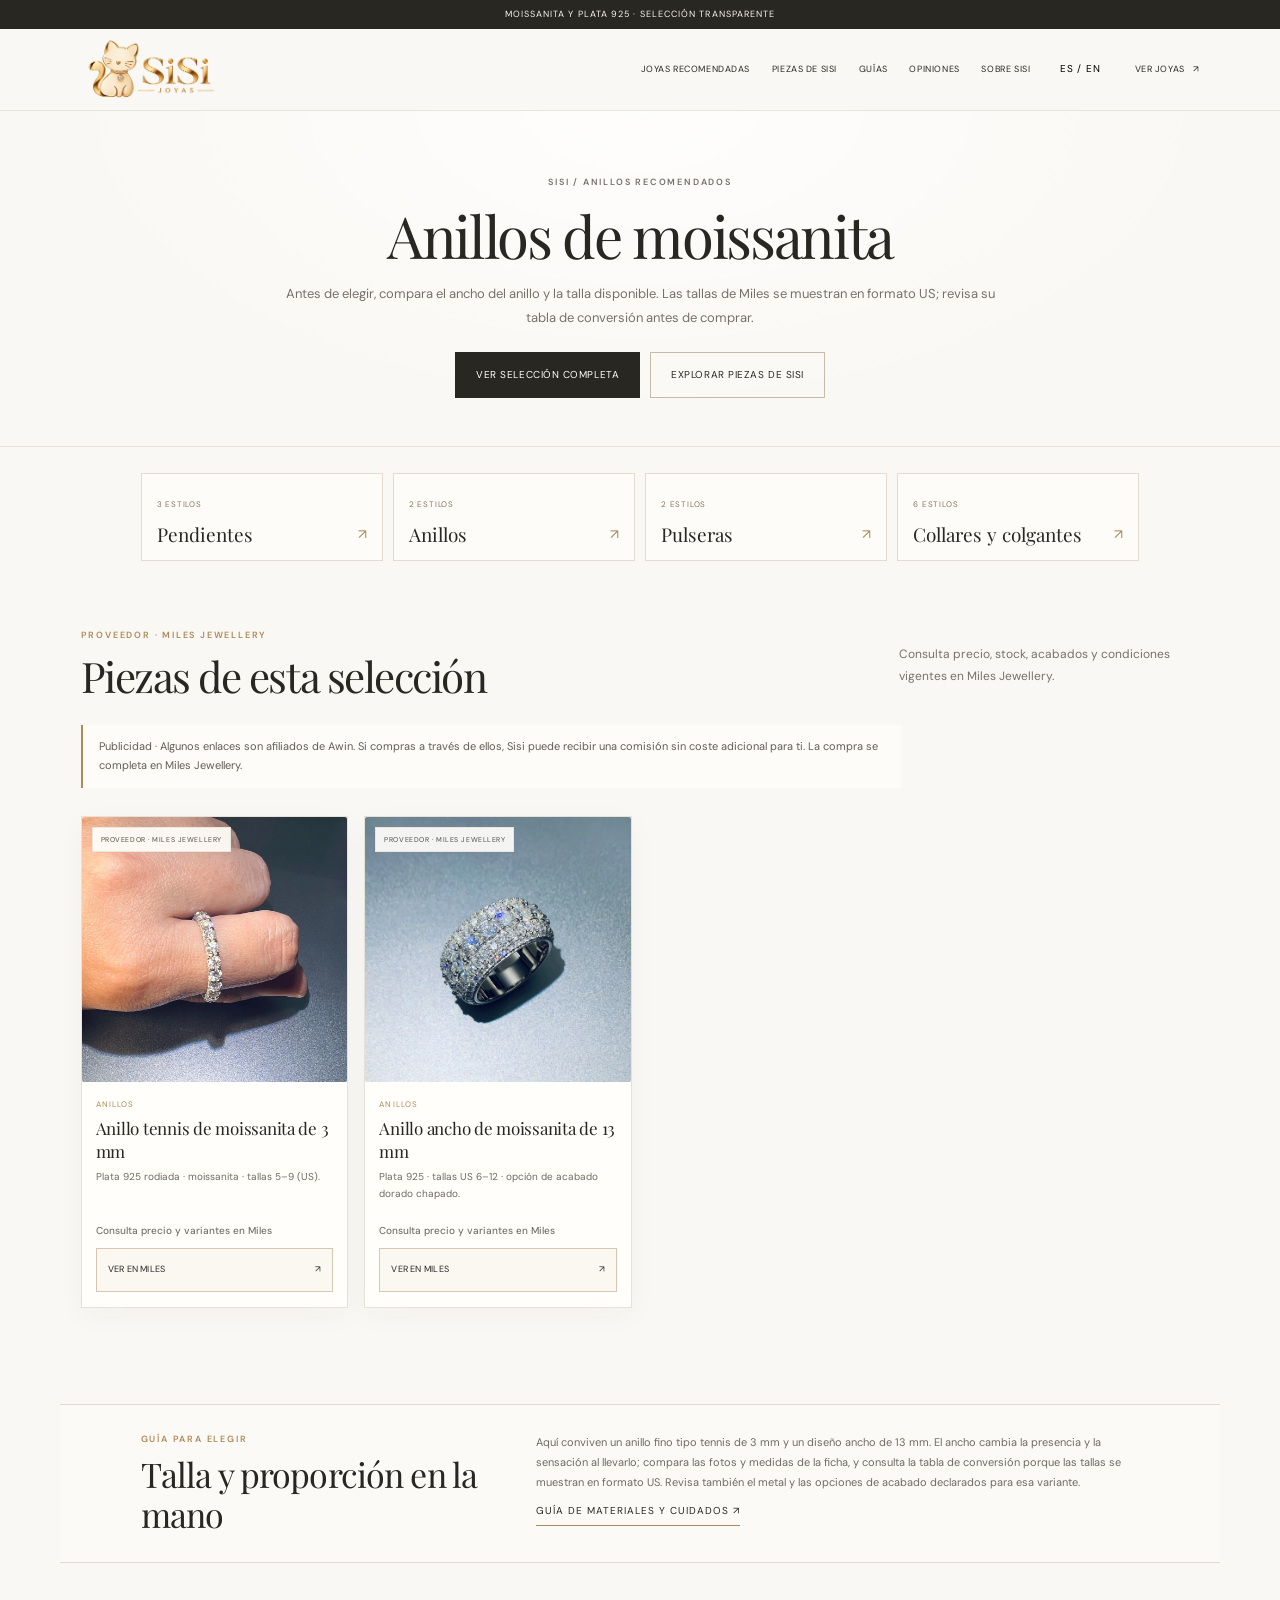
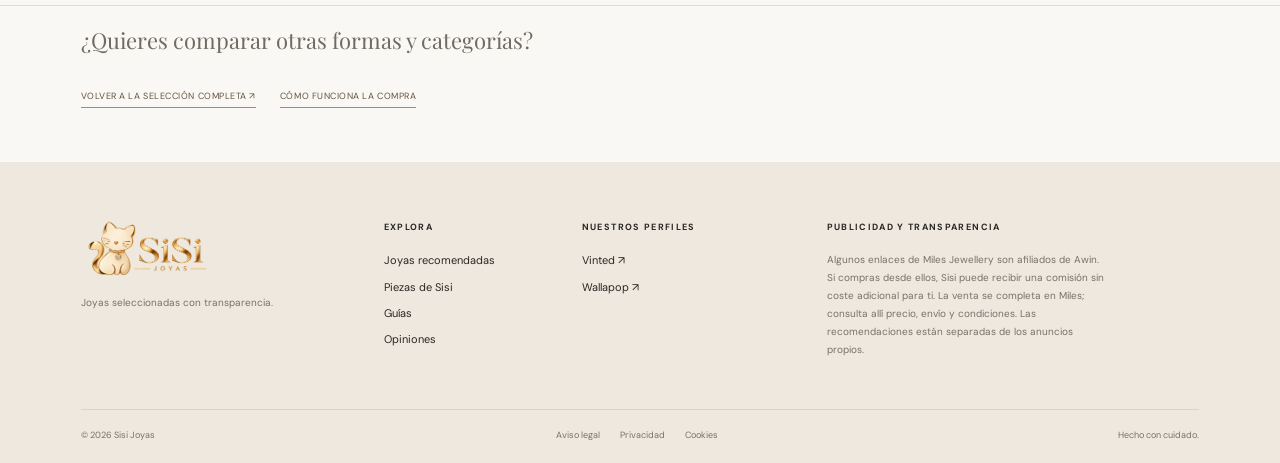
==== commit 7548d438: "Añade anuncio activo y optimiza recursos visuales" ====
--- a/anillos-moissanita.html
+++ b/anillos-moissanita.html
@@ -12,8 +12,8 @@
   <link rel="preconnect" href="https://fonts.googleapis.com">
   <link rel="preconnect" href="https://fonts.gstatic.com" crossorigin>
   <link rel="stylesheet" href="css/styles.css">
-  <link rel="stylesheet" href="css/affiliate-refresh.css?v=20261022-1">
-  <link rel="stylesheet" href="css/ux-redesign.css?v=20261022-2">
+  <link rel="stylesheet" href="css/affiliate-refresh.css?v=20261024-1">
+  <link rel="stylesheet" href="css/ux-redesign.css?v=20261024-1">
   <meta property="og:type" content="website">
   <meta property="og:site_name" content="Sisi Joyas">
   <meta property="og:title" content="Anillos de moissanita en plata 925 | Sisi Joyas">
@@ -28,7 +28,7 @@
 <body>
   <div class="announcement" data-i18n="announcement">Moissanita y plata 925 · selección transparente</div>
   <header class="site-header">
-    <a class="brand" href="index.html" aria-label="Sisi Joyas — inicio"><img src="assets/sisi-logo-horizontal.webp" alt="Sisi Joyas" width="138" height="78"></a>
+    <a class="brand" href="index.html" aria-label="Sisi Joyas — inicio"><img src="assets/sisi-logo-horizontal-600.webp" alt="Sisi Joyas" width="138" height="78"></a>
     <nav class="desktop-nav" id="primary-navigation" aria-label="Navegación principal">
       <a href="index.html#catalog" data-i18n="nav_shop">Joyas recomendadas</a>
       <a href="piezas-de-sisi.html" data-i18n="nav_own">Piezas de Sisi</a>
@@ -90,7 +90,7 @@
   </main>
   <footer class="site-footer">
     <div class="footer-main">
-      <div><img class="footer-brand" src="assets/sisi-logo-horizontal.webp" alt="Sisi Joyas" width="138" height="78" loading="lazy"><p data-i18n="footer_tagline">Joyería elegida con intención.</p></div>
+      <div><img class="footer-brand" src="assets/sisi-logo-horizontal-600.webp" alt="Sisi Joyas" width="138" height="78" loading="lazy"><p data-i18n="footer_tagline">Joyería elegida con intención.</p></div>
       <div><h4 data-i18n="footer_explore">Explora</h4><a href="index.html#catalog" data-i18n="nav_shop">Joyas recomendadas</a><a href="piezas-de-sisi.html" data-i18n="nav_own">Piezas de Sisi</a><a href="blog.html" data-i18n="nav_journal">Guías</a><a href="piezas-de-sisi.html#opiniones" data-i18n="nav_reviews">Opiniones</a></div>
       <div><h4 data-i18n="footer_market">Nuestros perfiles</h4><a href="https://www.vinted.es/member/230400884-sisijoyas" target="_blank" rel="noopener noreferrer">Vinted ↗</a><a href="https://www.wallapop.com/user/luisa-27041122?_pid=wi&amp;_uid=27041122" target="_blank" rel="noopener noreferrer">Wallapop ↗</a></div>
       <div class="affiliate-note"><h4 data-i18n="affiliate_title">Publicidad y transparencia</h4><p data-i18n="affiliate_text">Algunos enlaces de Miles Jewellery son enlaces afiliados de Awin. Si compras desde ellos, Sisi puede recibir una comisión sin coste adicional para ti. La compra se completa en Miles; consulta allí las condiciones.</p></div>
@@ -98,6 +98,6 @@
     <div class="footer-bottom"><span>© <span id="year">2026</span> Sisi Joyas</span><div><a href="legal.html" data-i18n="legal_notice">Aviso legal</a><a href="privacy.html" data-i18n="privacy">Privacidad</a><a href="cookies.html" data-i18n="cookies">Cookies</a></div><span data-i18n="footer_made">Hecho con cuidado.</span></div>
   </footer>
   <script src="js/products.js"></script>
-  <script src="js/main.js?v=20261022-1"></script>
+  <script src="js/main.js?v=20261024-1"></script>
 </body>
 </html>
--- a/css/affiliate-refresh.css
+++ b/css/affiliate-refresh.css
@@ -596,6 +596,8 @@
   transition: transform .4s ease;
 }
 
+.own-listing-image--contain img { object-fit: contain; }
+
 .own-listing-card:hover .own-listing-image img {
   transform: scale(1.025);
 }
